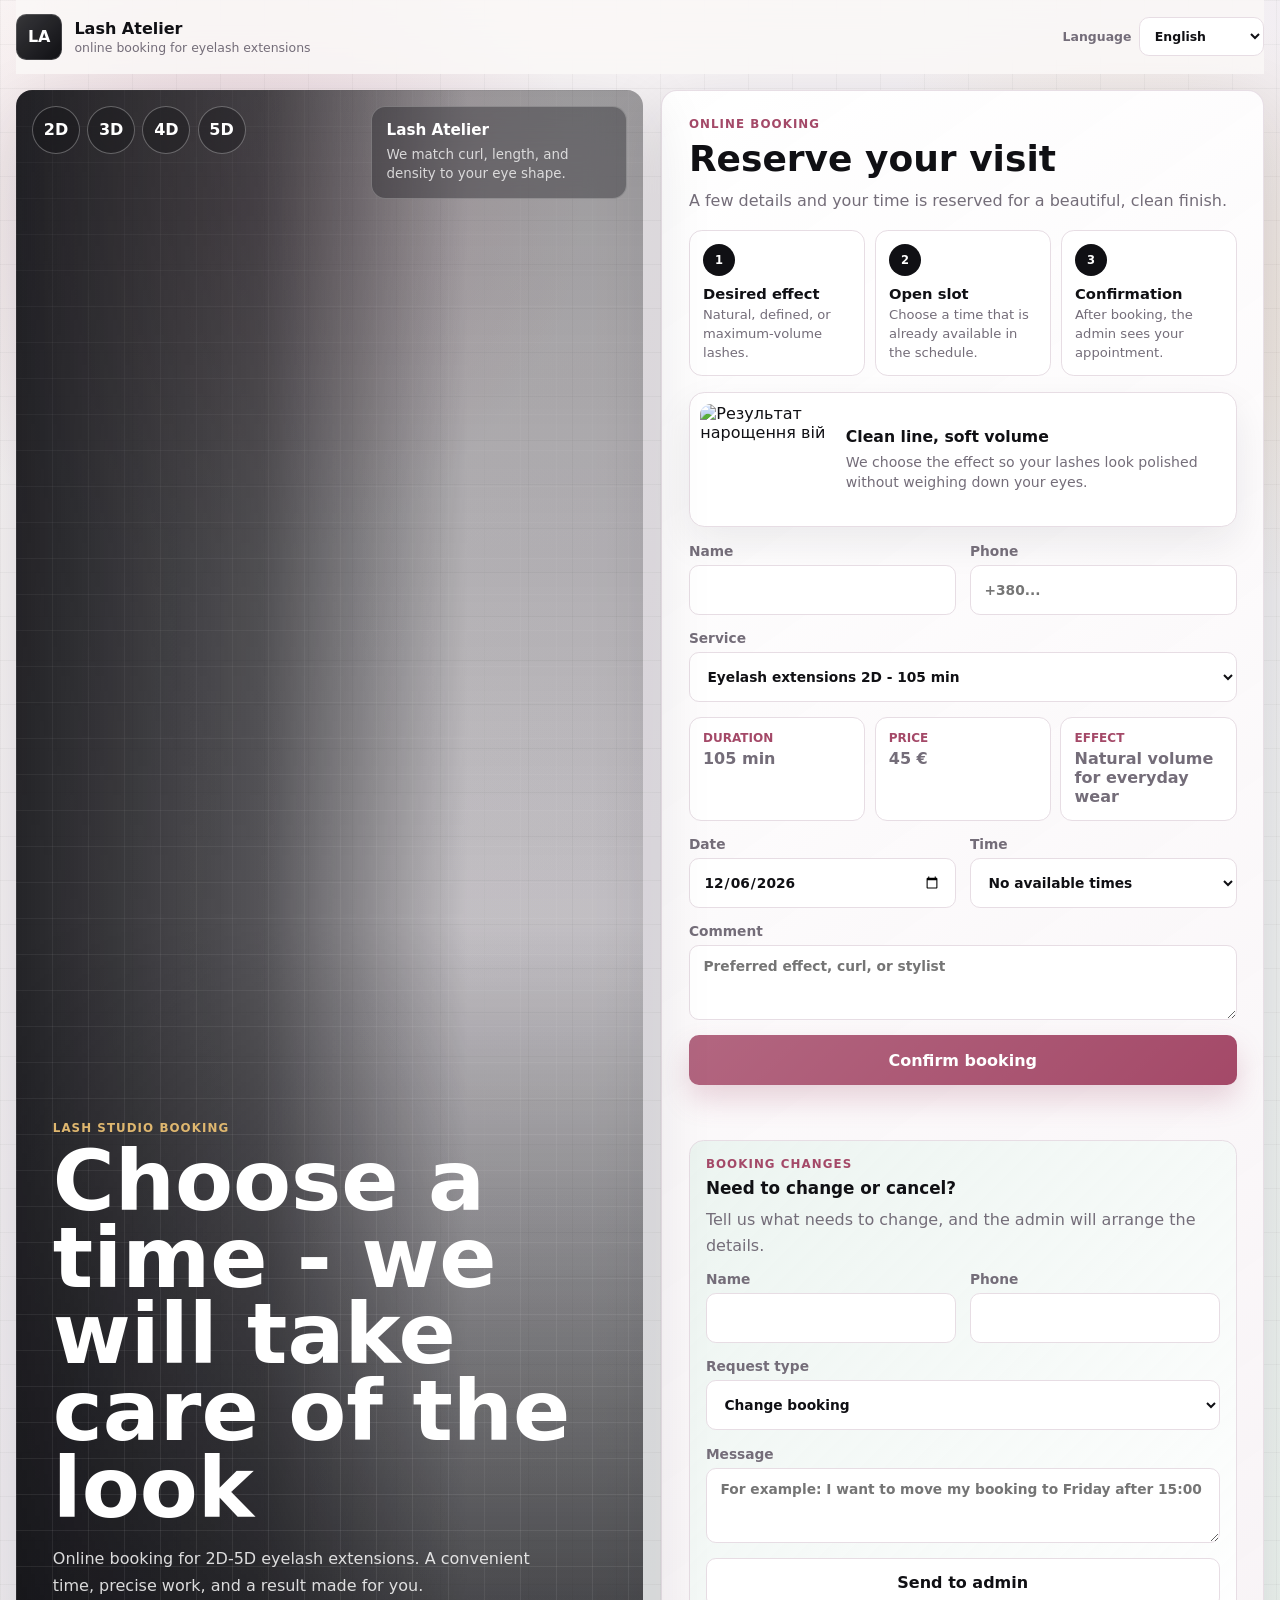
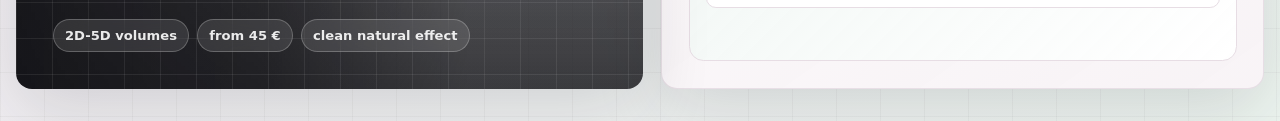
==== index.html @ 23ba974e "Add files via upload" ====
<!doctype html>
<html lang="uk">
  <head>
    <meta charset="UTF-8" />
    <meta name="viewport" content="width=device-width, initial-scale=1.0" />
    <meta name="theme-color" content="#101014" />
    <meta name="apple-mobile-web-app-capable" content="yes" />
    <meta name="apple-mobile-web-app-title" content="Lash Atelier" />
    <title>Lash Atelier | Online Booking</title>
    <link rel="manifest" href="manifest.webmanifest" />
    <link rel="icon" href="icon.svg" type="image/svg+xml" />
    <link rel="stylesheet" href="styles.css" />
  </head>
  <body>
    <header class="topbar">
      <a class="brand" href="#client" aria-label="Lash Atelier">
        <span class="brand-mark">LA</span>
        <span>
          <strong>Lash Atelier</strong>
          <small data-i18n="brandSubtitle">онлайн-запис на нарощення вій</small>
        </span>
      </a>

      <div class="top-actions">
        <label class="language-picker">
          <span data-i18n="language">Мова</span>
          <select id="language-select">
            <option value="uk">Українська</option>
            <option value="pl">Polski</option>
            <option value="nl">Nederlands</option>
            <option value="en">English</option>
          </select>
        </label>

        <nav class="nav-tabs" aria-label="Navigation">
          <a href="#client" data-route="client" data-i18n="navBooking">Запис</a>
          <a href="#admin" data-route="admin" data-i18n="navAdmin">Кабінет</a>
          <a href="#share" data-route="share" data-i18n="navShare">QR / Посилання</a>
        </nav>
      </div>
    </header>

    <main>
      <section id="client-view" class="view client-layout" aria-labelledby="booking-title">
        <aside class="studio-hero">
          <div class="hero-art" aria-hidden="true">
            <span></span>
            <span></span>
            <span></span>
          </div>
          <div class="hero-content">
            <p class="eyebrow" data-i18n="heroEyebrow">Lash studio booking</p>
            <h1 id="booking-title" data-i18n="heroTitle">Обери час - ми подбаємо про погляд</h1>
            <p data-i18n="heroCopy">
              Онлайн-запис на нарощення вій 2D-5D. Зручний час, охайна робота і результат, який підкреслює саме вас.
            </p>
            <div class="hero-badges" aria-label="Переваги студії">
              <span data-i18n="heroBadgeOne">2D-5D об'єми</span>
              <span data-i18n="heroBadgeTwo">від 45 €</span>
              <span data-i18n="heroBadgeThree">акуратний натуральний ефект</span>
            </div>
          </div>

          <div class="service-strip" aria-label="Services">
            <span>2D</span>
            <span>3D</span>
            <span>4D</span>
            <span>5D</span>
          </div>

          <div class="hero-note">
            <strong data-i18n="heroNoteTitle">Lash Atelier</strong>
            <p data-i18n="heroNoteCopy">Підберемо вигин, довжину та щільність під форму очей.</p>
          </div>
        </aside>

        <section class="booking-card">
          <div class="section-heading">
            <p class="eyebrow" data-i18n="bookingEyebrow">Онлайн-запис</p>
            <h2 data-i18n="bookingTitle">Забронюйте свій візит</h2>
            <p data-i18n="bookingCopy">Кілька деталей - і ваш час зарезервовано для красивого, чистого результату.</p>
          </div>

          <div class="booking-steps" aria-label="Кроки запису">
            <div>
              <span>1</span>
              <strong data-i18n="stepOneTitle">Бажаний ефект</strong>
              <p data-i18n="stepOneCopy">Натуральний, виразний або максимально об'ємний погляд.</p>
            </div>
            <div>
              <span>2</span>
              <strong data-i18n="stepTwoTitle">Зручний слот</strong>
              <p data-i18n="stepTwoCopy">Оберіть час, який уже вільний у графіку майстра.</p>
            </div>
            <div>
              <span>3</span>
              <strong data-i18n="stepThreeTitle">Підтвердження</strong>
              <p data-i18n="stepThreeCopy">Після бронювання адміністратор бачить ваш запис.</p>
            </div>
          </div>

          <div class="client-visual-card">
            <img src="assets/lash-detail-web.jpg" alt="Результат нарощення вій" />
            <div>
              <strong data-i18n="visualTitle">Охайна лінія, м'який об'єм</strong>
              <p data-i18n="visualCopy">Підберемо ефект так, щоб вії виглядали доглянуто і не перевантажували погляд.</p>
            </div>
          </div>

          <form id="booking-form" class="booking-form">
            <div class="form-grid">
              <label>
                <span data-i18n="name">Ім'я</span>
                <input id="client-name" name="clientName" type="text" autocomplete="name" required />
              </label>

              <label>
                <span data-i18n="phone">Телефон</span>
                <input id="client-phone" name="clientPhone" type="tel" autocomplete="tel" placeholder="+380..." required />
              </label>
            </div>

            <label>
              <span data-i18n="service">Послуга</span>
              <select id="service" name="service" required></select>
            </label>

            <div id="service-details" class="service-details"></div>

            <div class="form-grid">
              <label>
                <span data-i18n="date">Дата</span>
                <input id="date" name="date" type="date" required />
              </label>

              <label>
                <span data-i18n="time">Час</span>
                <select id="time" name="time" required></select>
              </label>
            </div>

            <label>
              <span data-i18n="comment">Коментар</span>
              <textarea id="note" name="note" rows="3"></textarea>
            </label>

            <button class="primary-button" type="submit" data-i18n="confirmBooking">Підтвердити запис</button>
            <p id="form-message" class="form-message" role="status" aria-live="polite"></p>
          </form>

          <div class="client-request">
            <div class="section-heading compact-heading">
              <p class="eyebrow" data-i18n="requestEyebrow">Зміни запису</p>
              <h3 data-i18n="requestTitle">Потрібно змінити або скасувати?</h3>
              <p data-i18n="requestCopy">Напишіть нам, що потрібно змінити, і адміністратор узгодить деталі.</p>
            </div>

            <form id="request-form" class="booking-form">
              <div class="form-grid">
                <label>
                  <span data-i18n="name">Ім'я</span>
                  <input id="request-name" type="text" required />
                </label>
                <label>
                  <span data-i18n="phone">Телефон</span>
                  <input id="request-phone" type="tel" required />
                </label>
              </div>
              <label>
                <span data-i18n="requestType">Тип заявки</span>
                <select id="request-type">
                  <option value="change" data-i18n="requestChange">Змінити запис</option>
                  <option value="cancel" data-i18n="requestCancel">Скасувати запис</option>
                </select>
              </label>
              <label>
                <span data-i18n="requestMessage">Повідомлення</span>
                <textarea id="request-message" rows="3" required></textarea>
              </label>
              <button class="ghost-button full-width" type="submit" data-i18n="sendRequest">Надіслати адміністратору</button>
              <p id="request-status" class="form-message" role="status" aria-live="polite"></p>
            </form>
          </div>
        </section>
      </section>

      <section id="admin-view" class="view admin-layout" aria-labelledby="admin-title" hidden>
        <section id="admin-workspace" class="workspace-panel control-room">
          <div class="section-heading row-heading">
            <div>
              <p class="eyebrow" data-i18n="adminEyebrow">Кабінет адміністратора</p>
              <h2 id="admin-title" data-i18n="adminTitle">Повний контроль записів</h2>
              <p data-i18n="adminCopy">
                Налаштовуйте робочі дні, години прийому, вихідні, записи та заявки клієнтів.
              </p>
            </div>
            <button id="enable-notifications" class="ghost-button" type="button" data-i18n="enableNotifications">
              Увімкнути сповіщення
            </button>
          </div>

          <div class="stats-row" aria-label="Booking statistics">
            <div>
              <span id="today-count">0</span>
              <p data-i18n="today">сьогодні</p>
            </div>
            <div>
              <span id="week-count">0</span>
              <p data-i18n="next7Days">на 7 днів</p>
            </div>
            <div>
              <span id="pending-count">0</span>
              <p data-i18n="pendingRequests">заявки</p>
            </div>
            <div>
              <span id="total-count">0</span>
              <p data-i18n="total">усього</p>
            </div>
          </div>

          <div class="admin-grid">
            <section class="admin-section">
              <div class="section-heading compact-heading">
                <p class="eyebrow" data-i18n="scheduleEyebrow">Графік</p>
                <h3 data-i18n="scheduleTitle">Робочі дні та години</h3>
              </div>
              <form id="schedule-form" class="schedule-list"></form>
              <button id="save-schedule" class="primary-button full-width" type="button" data-i18n="saveSchedule">
                Зберегти графік
              </button>
              <p id="schedule-message" class="form-message" role="status" aria-live="polite"></p>
            </section>

            <section class="admin-section">
              <div class="section-heading compact-heading">
                <p class="eyebrow" data-i18n="daysOffEyebrow">Вихідні</p>
                <h3 data-i18n="daysOffTitle">Закриті дати</h3>
              </div>
              <form id="day-off-form" class="booking-form">
                <label>
                  <span data-i18n="date">Дата</span>
                  <input id="day-off-date" type="date" required />
                </label>
                <label>
                  <span data-i18n="reason">Причина</span>
                  <input id="day-off-reason" type="text" />
                </label>
                <button class="ghost-button full-width" type="submit" data-i18n="addDayOff">Додати вихідний</button>
              </form>
              <div id="days-off-list" class="mini-list"></div>
            </section>
          </div>

          <div class="admin-grid lower-grid">
            <section class="admin-section">
              <div class="section-heading compact-heading">
                <p class="eyebrow" data-i18n="manualBookingEyebrow">Адміністратор</p>
                <h3 data-i18n="manualBookingTitle">Створити запис вручну</h3>
              </div>
              <form id="admin-booking-form" class="booking-form">
                <div class="form-grid">
                  <label>
                    <span data-i18n="name">Ім'я</span>
                    <input id="admin-client-name" type="text" required />
                  </label>
                  <label>
                    <span data-i18n="phone">Телефон</span>
                    <input id="admin-client-phone" type="tel" required />
                  </label>
                </div>
                <label>
                  <span data-i18n="service">Послуга</span>
                  <select id="admin-service" required></select>
                </label>
                <div class="form-grid">
                  <label>
                    <span data-i18n="date">Дата</span>
                    <input id="admin-date" type="date" required />
                  </label>
                  <label>
                    <span data-i18n="time">Час</span>
                    <select id="admin-time" required></select>
                  </label>
                </div>
                <label>
                  <span data-i18n="comment">Коментар</span>
                  <textarea id="admin-note" rows="2"></textarea>
                </label>
                <button class="primary-button full-width" type="submit" data-i18n="createBooking">Створити запис</button>
                <p id="admin-booking-message" class="form-message" role="status" aria-live="polite"></p>
              </form>
            </section>

            <section class="admin-section">
              <div class="section-heading compact-heading">
                <p class="eyebrow" data-i18n="clientRequestsEyebrow">Заявки клієнтів</p>
                <h3>
                  <span data-i18n="clientRequestsTitle">Вхідні повідомлення</span>
                  <span id="request-badge" class="badge">0</span>
                </h3>
              </div>
              <div id="requests-list" class="mini-list tall-list"></div>
            </section>
          </div>

          <section class="admin-section appointments-section">
            <div class="section-heading row-heading">
              <div>
                <p class="eyebrow" data-i18n="bookingsEyebrow">Календар</p>
                <h3 data-i18n="bookingsTitle">Усі записи</h3>
              </div>
              <div class="toolbar compact-toolbar">
                <label>
                  <span data-i18n="filterByDate">Фільтр за датою</span>
                  <input id="filter-date" type="date" />
                </label>
                <button id="reset-filter" class="ghost-button" type="button" data-i18n="showAll">Показати всі</button>
                <button id="clear-bookings" class="ghost-button danger" type="button" data-i18n="clearAll">Очистити все</button>
              </div>
            </div>
            <div id="bookings-list" class="bookings-list"></div>
          </section>
        </section>
      </section>

      <section id="share-view" class="view share-layout" aria-labelledby="share-title" hidden>
        <section class="workspace-panel">
          <div class="section-heading">
            <p class="eyebrow" data-i18n="shareEyebrow">Для Instagram, сайту та візиток</p>
            <h2 id="share-title" data-i18n="shareTitle">Посилання та QR-код</h2>
            <p class="panel-copy" data-i18n="shareCopy">
              Після публікації вставте сюди публічне посилання. QR-код можна розмістити в сторіс, на рецепції
              або в друкованих матеріалах.
            </p>
          </div>

          <div class="share-grid">
            <div class="link-tools">
              <label>
                <span data-i18n="publicLink">Публічне посилання на запис</span>
                <input id="public-link" type="url" placeholder="https://your-salon.example/booking" />
              </label>
              <div class="button-row">
                <button id="use-current-link" class="ghost-button" type="button" data-i18n="useCurrentLink">Взяти поточне</button>
                <button id="copy-link" class="primary-button compact" type="button" data-i18n="copyLink">Скопіювати</button>
              </div>
              <p id="share-message" class="form-message" role="status" aria-live="polite"></p>
            </div>

            <div class="qr-panel">
              <img id="qr-code" alt="QR code" />
              <a id="download-qr" class="ghost-button download-link" href="#" download="lash-atelier-qr.png" data-i18n="downloadQr">
                Завантажити QR
              </a>
            </div>
          </div>
        </section>
      </section>
    </main>

    <script src="app.js"></script>
  </body>
</html>
---- styles.css ----
:root {
  color-scheme: light;
  --ink: #101014;
  --ink-2: #25212a;
  --muted: #746d79;
  --soft: #f7f2f5;
  --paper: #ffffff;
  --line: #e7dde4;
  --accent: #a44968;
  --accent-2: #dfb76f;
  --plum: #4d2847;
  --mint: #dcebe4;
  --danger: #b04444;
  --success: #2f7054;
  --warning: #a56d27;
  --shadow: 0 22px 70px rgba(31, 26, 35, 0.14);
}

* {
  box-sizing: border-box;
}

html {
  scroll-behavior: smooth;
}

body {
  margin: 0;
  min-height: 100vh;
  color: var(--ink);
  background:
    linear-gradient(90deg, rgba(16, 16, 20, 0.035) 1px, transparent 1px),
    linear-gradient(rgba(16, 16, 20, 0.035) 1px, transparent 1px),
    radial-gradient(circle at 18% 12%, rgba(164, 73, 104, 0.2), transparent 22rem),
    radial-gradient(circle at 88% 18%, rgba(223, 183, 111, 0.24), transparent 20rem),
    linear-gradient(135deg, #fbf8f7 0%, #f1edf2 50%, #edf5f0 100%);
  background-size:
    44px 44px,
    44px 44px,
    auto,
    auto,
    auto;
  font-family:
    Inter, ui-sans-serif, system-ui, -apple-system, BlinkMacSystemFont, "Segoe UI", sans-serif;
}

button,
input,
select,
textarea {
  font: inherit;
}

button {
  cursor: pointer;
}

[hidden] {
  display: none !important;
}

.topbar {
  position: sticky;
  z-index: 10;
  top: 0;
  display: flex;
  align-items: center;
  justify-content: space-between;
  gap: 1rem;
  width: min(82rem, calc(100% - 2rem));
  margin: 0 auto;
  padding: 0.85rem 0;
  background: rgba(251, 248, 247, 0.82);
  backdrop-filter: blur(18px);
}

.brand,
.top-actions,
.nav-tabs {
  display: flex;
  align-items: center;
}

.brand {
  gap: 0.75rem;
  color: inherit;
  text-decoration: none;
}

.brand-mark {
  display: grid;
  width: 2.9rem;
  height: 2.9rem;
  place-items: center;
  flex: 0 0 auto;
  border-radius: 0.65rem;
  color: #fff;
  background:
    linear-gradient(135deg, rgba(255, 255, 255, 0.16), transparent),
    var(--ink);
  box-shadow: inset 0 0 0 1px rgba(255, 255, 255, 0.16);
  font-weight: 900;
}

.brand strong,
.brand small {
  display: block;
}

.brand small {
  margin-top: 0.1rem;
  color: var(--muted);
  font-size: 0.78rem;
}

.top-actions {
  gap: 0.7rem;
}

.language-picker {
  display: flex;
  align-items: center;
  gap: 0.45rem;
  color: var(--muted);
  font-size: 0.78rem;
  font-weight: 900;
}

.language-picker select {
  min-height: 2.45rem;
  padding: 0.45rem 0.7rem;
}

.nav-tabs {
  gap: 0.35rem;
  padding: 0.3rem;
  border: 1px solid rgba(231, 221, 228, 0.88);
  border-radius: 0.7rem;
  background: rgba(255, 255, 255, 0.78);
  box-shadow: 0 1rem 2rem rgba(31, 26, 35, 0.07);
}

.nav-tabs a {
  border-radius: 0.5rem;
  color: var(--muted);
  padding: 0.65rem 0.9rem;
  text-decoration: none;
  font-size: 0.9rem;
  font-weight: 900;
}

.nav-tabs a.active {
  color: #fff;
  background: var(--ink);
}

main {
  width: min(82rem, calc(100% - 2rem));
  margin: 0 auto;
  padding: 1rem 0 2rem;
}

.view {
  min-height: calc(100vh - 5.5rem);
}

.client-layout {
  display: grid;
  grid-template-columns: minmax(21rem, 1.02fr) minmax(24rem, 0.98fr);
  gap: 1.15rem;
  align-items: stretch;
}

.studio-hero {
  position: relative;
  display: flex;
  min-height: 45rem;
  overflow: hidden;
  border-radius: 1rem;
  color: #fff;
  background:
    linear-gradient(90deg, rgba(16, 16, 20, 0.9) 0%, rgba(16, 16, 20, 0.68) 39%, rgba(16, 16, 20, 0.16) 72%),
    linear-gradient(0deg, rgba(16, 16, 20, 0.78), rgba(16, 16, 20, 0.06) 48%, rgba(16, 16, 20, 0.28)),
    url("assets/lash-hero-web.jpg");
  background-size: cover;
  background-position: center;
  box-shadow: var(--shadow);
}

.studio-hero::before {
  content: "";
  position: absolute;
  inset: 0;
  background:
    linear-gradient(90deg, rgba(255, 255, 255, 0.08) 1px, transparent 1px),
    linear-gradient(rgba(255, 255, 255, 0.08) 1px, transparent 1px);
  background-size: 36px 36px;
  mask-image: linear-gradient(to bottom, rgba(0, 0, 0, 0.4), rgba(0, 0, 0, 1));
}

.hero-art span {
  position: absolute;
  border: 1px solid rgba(255, 255, 255, 0.58);
  border-radius: 999px 999px 48% 48%;
  transform-origin: center bottom;
  box-shadow:
    inset 0 -2rem 0 rgba(255, 255, 255, 0.11),
    0 2rem 3rem rgba(0, 0, 0, 0.24);
}

.hero-art {
  display: none;
}

.hero-art span:nth-child(1) {
  right: 10%;
  bottom: 17%;
  width: min(14rem, 45%);
  aspect-ratio: 1 / 1.7;
  transform: rotate(-17deg);
}

.hero-art span:nth-child(2) {
  right: 29%;
  bottom: 24%;
  width: min(9rem, 32%);
  aspect-ratio: 1 / 1.65;
  opacity: 0.62;
  transform: rotate(8deg);
}

.hero-art span:nth-child(3) {
  right: -3%;
  bottom: 35%;
  width: min(8rem, 28%);
  aspect-ratio: 1 / 1.65;
  opacity: 0.45;
  transform: rotate(-33deg);
}

.hero-content {
  position: relative;
  z-index: 1;
  align-self: end;
  padding: clamp(1.3rem, 4vw, 2.3rem);
}

.eyebrow {
  margin: 0 0 0.45rem;
  color: var(--accent);
  font-size: 0.74rem;
  font-weight: 900;
  letter-spacing: 0.09em;
  text-transform: uppercase;
}

.studio-hero .eyebrow {
  color: var(--accent-2);
}

h1,
h2,
h3,
p {
  letter-spacing: 0;
}

h1,
h2,
h3 {
  margin: 0;
}

h1 {
  max-width: 12ch;
  font-size: clamp(2.45rem, 6.6vw, 5.45rem);
  line-height: 0.91;
}

h2 {
  font-size: clamp(1.5rem, 3vw, 2.25rem);
}

h3 {
  font-size: 1.05rem;
}

.hero-content p:not(.eyebrow) {
  max-width: 31rem;
  margin: 1.2rem 0 0;
  color: rgba(255, 255, 255, 0.84);
  line-height: 1.65;
}

.hero-badges {
  display: flex;
  flex-wrap: wrap;
  gap: 0.5rem;
  margin-top: 1.25rem;
}

.hero-badges span {
  border: 1px solid rgba(255, 255, 255, 0.24);
  border-radius: 999px;
  color: rgba(255, 255, 255, 0.9);
  background: rgba(255, 255, 255, 0.11);
  padding: 0.5rem 0.7rem;
  backdrop-filter: blur(14px);
  font-size: 0.82rem;
  font-weight: 900;
}

.service-strip {
  position: absolute;
  z-index: 2;
  top: 1rem;
  left: 1rem;
  display: flex;
  gap: 0.45rem;
}

.service-strip span {
  display: grid;
  width: 3rem;
  height: 3rem;
  place-items: center;
  border: 1px solid rgba(255, 255, 255, 0.3);
  border-radius: 50%;
  background: rgba(16, 16, 20, 0.34);
  backdrop-filter: blur(14px);
  font-weight: 900;
}

.hero-note {
  position: absolute;
  z-index: 2;
  right: 1rem;
  top: 1rem;
  width: min(16rem, calc(100% - 2rem));
  border: 1px solid rgba(255, 255, 255, 0.24);
  border-radius: 0.9rem;
  background: rgba(16, 16, 20, 0.35);
  padding: 0.9rem;
  backdrop-filter: blur(18px);
}

.hero-note strong {
  display: block;
  color: #fff;
  font-size: 0.95rem;
}

.hero-note p {
  margin: 0.35rem 0 0;
  color: rgba(255, 255, 255, 0.76);
  font-size: 0.84rem;
  line-height: 1.45;
}

.booking-card,
.workspace-panel,
.admin-section {
  border: 1px solid rgba(231, 221, 228, 0.92);
  border-radius: 1rem;
  background: rgba(255, 255, 255, 0.9);
  box-shadow: var(--shadow);
}

.booking-card {
  align-self: stretch;
  padding: clamp(1rem, 3vw, 1.65rem);
  background:
    linear-gradient(145deg, rgba(255, 255, 255, 0.96), rgba(247, 242, 245, 0.88)),
    var(--paper);
}

.workspace-panel {
  padding: clamp(1rem, 3vw, 1.5rem);
}

.admin-section {
  padding: 1rem;
  background:
    linear-gradient(135deg, rgba(255, 255, 255, 0.94), rgba(247, 242, 245, 0.9)),
    var(--paper);
  box-shadow: none;
}

.section-heading {
  margin-bottom: 1.05rem;
}

.compact-heading {
  margin-bottom: 0.8rem;
}

.section-heading p:not(.eyebrow),
.panel-copy {
  max-width: 54rem;
  margin: 0.55rem 0 0;
  color: var(--muted);
  line-height: 1.6;
}

.row-heading {
  display: flex;
  align-items: center;
  justify-content: space-between;
  gap: 1rem;
}

.booking-form {
  display: grid;
  gap: 0.95rem;
}

.form-grid,
.toolbar,
.share-grid,
.admin-grid {
  display: grid;
  gap: 0.9rem;
  grid-template-columns: 1fr 1fr;
}

.lower-grid {
  margin-top: 0.9rem;
}

.appointments-section {
  margin-top: 0.9rem;
}

label {
  display: grid;
  gap: 0.38rem;
  color: var(--muted);
  font-size: 0.86rem;
  font-weight: 900;
}

input,
select,
textarea {
  width: 100%;
  min-height: 3.12rem;
  border: 1px solid var(--line);
  border-radius: 0.62rem;
  color: var(--ink);
  background: #fff;
  padding: 0.78rem 0.85rem;
  outline: none;
}

textarea {
  resize: vertical;
}

input:focus,
select:focus,
textarea:focus {
  border-color: var(--accent);
  box-shadow: 0 0 0 4px rgba(164, 73, 104, 0.14);
}

.service-details {
  display: grid;
  grid-template-columns: repeat(3, 1fr);
  gap: 0.6rem;
}

.booking-steps {
  display: grid;
  grid-template-columns: repeat(3, 1fr);
  gap: 0.65rem;
  margin-bottom: 1rem;
}

.booking-steps div {
  border: 1px solid var(--line);
  border-radius: 0.8rem;
  background: #fff;
  padding: 0.82rem;
}

.booking-steps span {
  display: inline-grid;
  width: 2rem;
  height: 2rem;
  place-items: center;
  margin-bottom: 0.55rem;
  border-radius: 50%;
  color: #fff;
  background: var(--ink);
  font-size: 0.72rem;
  font-weight: 900;
}

.booking-steps strong {
  display: block;
  font-size: 0.92rem;
}

.booking-steps p {
  margin: 0.25rem 0 0;
  color: var(--muted);
  font-size: 0.82rem;
  line-height: 1.42;
}

.client-visual-card {
  display: grid;
  grid-template-columns: 8.25rem 1fr;
  gap: 0.85rem;
  align-items: center;
  margin-bottom: 1rem;
  border: 1px solid var(--line);
  border-radius: 0.95rem;
  background: #fff;
  padding: 0.65rem;
  box-shadow: 0 1rem 2.4rem rgba(31, 26, 35, 0.08);
}

.client-visual-card img {
  width: 100%;
  height: 7rem;
  object-fit: cover;
  border-radius: 0.7rem;
}

.client-visual-card strong {
  display: block;
  font-size: 0.98rem;
}

.client-visual-card p {
  margin: 0.35rem 0 0;
  color: var(--muted);
  line-height: 1.45;
  font-size: 0.88rem;
}

.service-details div,
.stats-row div,
.appointment,
.empty-state,
.link-tools,
.qr-panel,
.mini-item,
.schedule-row {
  border: 1px solid var(--line);
  border-radius: 0.75rem;
  background: var(--soft);
}

.service-details div {
  padding: 0.82rem;
  background: #fff;
}

.service-details strong {
  display: block;
  margin-bottom: 0.25rem;
  font-size: 0.75rem;
  text-transform: uppercase;
  color: var(--accent);
}

.service-details span {
  color: var(--muted);
  font-weight: 800;
}

.client-request {
  margin-top: 1.15rem;
  border: 1px solid var(--line);
  border-radius: 0.9rem;
  background:
    linear-gradient(135deg, rgba(220, 235, 228, 0.55), rgba(255, 255, 255, 0.72)),
    #fff;
  padding: 1rem;
}

.primary-button,
.ghost-button,
.download-link {
  display: inline-grid;
  min-height: 3.12rem;
  place-items: center;
  border-radius: 0.62rem;
  font-weight: 900;
  text-decoration: none;
}

.primary-button {
  border: 0;
  color: #fff;
  background:
    linear-gradient(135deg, rgba(255, 255, 255, 0.16), transparent),
    var(--accent);
  box-shadow: 0 0.9rem 1.8rem rgba(164, 73, 104, 0.22);
}

.primary-button:hover {
  background: var(--plum);
}

.primary-button.compact {
  padding: 0 1rem;
}

.ghost-button,
.download-link {
  border: 1px solid var(--line);
  color: var(--ink);
  background: #fff;
  padding: 0 1rem;
}

.ghost-button:hover,
.download-link:hover {
  border-color: var(--accent);
}

.ghost-button.danger {
  color: var(--danger);
}

.full-width {
  width: 100%;
}

.form-message {
  min-height: 1.35rem;
  margin: 0;
  color: var(--success);
  font-weight: 900;
}

.form-message.error {
  color: var(--danger);
}

.stats-row {
  display: grid;
  grid-template-columns: repeat(4, 1fr);
  gap: 0.8rem;
  margin: 1rem 0;
}

.stats-row div {
  padding: 1rem;
  background:
    linear-gradient(135deg, rgba(164, 73, 104, 0.08), rgba(223, 183, 111, 0.08)),
    #fff;
}

.stats-row span {
  display: block;
  color: var(--accent);
  font-size: 2rem;
  font-weight: 900;
}

.stats-row p {
  margin: 0.15rem 0 0;
  color: var(--muted);
  font-size: 0.82rem;
  font-weight: 900;
}

.schedule-list {
  display: grid;
  gap: 0.65rem;
  margin-bottom: 0.8rem;
}

.schedule-row {
  display: grid;
  grid-template-columns: 1.15fr 1fr 1fr;
  gap: 0.65rem;
  align-items: center;
  padding: 0.72rem;
}

.switch-line {
  display: flex;
  align-items: center;
  gap: 0.55rem;
}

.switch-line input {
  width: 1.1rem;
  min-height: auto;
  accent-color: var(--accent);
}

.mini-list {
  display: grid;
  gap: 0.65rem;
  margin-top: 0.75rem;
}

.tall-list {
  max-height: 29rem;
  overflow: auto;
  padding-right: 0.2rem;
}

.mini-item {
  display: grid;
  grid-template-columns: 1fr auto;
  gap: 0.7rem;
  padding: 0.8rem;
}

.mini-item p {
  margin: 0.2rem 0 0;
  color: var(--muted);
  line-height: 1.45;
}

.mini-item small {
  display: inline-block;
  margin-top: 0.35rem;
  color: var(--muted);
  font-weight: 800;
}

.mini-item button,
.card-actions button {
  min-height: 2.35rem;
  border: 1px solid var(--line);
  border-radius: 0.48rem;
  color: var(--ink);
  background: #fff;
  padding: 0.35rem 0.6rem;
  font-size: 0.82rem;
  font-weight: 900;
}

.request-item.done {
  opacity: 0.58;
}

.mini-actions,
.card-actions {
  display: flex;
  flex-wrap: wrap;
  gap: 0.45rem;
  justify-content: flex-end;
}

.badge {
  display: inline-grid;
  min-width: 1.65rem;
  height: 1.65rem;
  place-items: center;
  margin-left: 0.45rem;
  border-radius: 999px;
  color: #fff;
  background: var(--accent);
  font-size: 0.78rem;
}

.compact-toolbar {
  grid-template-columns: minmax(10rem, 1fr) auto auto;
  align-items: end;
  min-width: min(100%, 34rem);
}

.bookings-list {
  display: grid;
  gap: 0.75rem;
}

.appointment {
  display: grid;
  grid-template-columns: 1fr auto;
  gap: 0.8rem;
  padding: 0.95rem;
}

.appointment h3 {
  font-size: 1rem;
}

.appointment p {
  margin: 0.25rem 0 0;
  color: var(--muted);
  line-height: 1.45;
}

.appointment .time-pill,
.status {
  display: inline-flex;
  width: fit-content;
  border-radius: 999px;
  padding: 0.28rem 0.62rem;
  font-size: 0.78rem;
  font-weight: 900;
}

.appointment .time-pill {
  margin-bottom: 0.45rem;
  color: #fff;
  background: var(--ink);
}

.status {
  margin-top: 0.55rem;
  color: var(--accent);
  background: rgba(164, 73, 104, 0.11);
}

.status.confirmed {
  color: var(--success);
  background: rgba(47, 112, 84, 0.12);
}

.status.completed {
  color: var(--ink);
  background: var(--mint);
}

.status.cancelled {
  color: var(--danger);
  background: rgba(176, 68, 68, 0.12);
}

.empty-state {
  padding: 1.7rem;
  color: var(--muted);
  text-align: center;
  font-weight: 800;
}

.empty-state.mini {
  padding: 1rem;
}

.link-tools,
.qr-panel {
  padding: 1rem;
}

.button-row {
  display: flex;
  gap: 0.6rem;
  margin-top: 0.8rem;
}

.qr-panel {
  display: grid;
  gap: 0.8rem;
  justify-items: center;
  align-content: center;
}

.qr-panel img {
  width: min(100%, 18rem);
  aspect-ratio: 1;
  border: 0.75rem solid #fff;
  border-radius: 0.65rem;
  background: #fff;
  box-shadow: 0 1rem 2.5rem rgba(21, 19, 22, 0.12);
}

@media (max-width: 1080px) {
  .topbar,
  .top-actions {
    align-items: stretch;
    flex-direction: column;
  }

  .topbar {
    position: static;
  }

  .top-actions {
    gap: 0.55rem;
  }

  .nav-tabs {
    display: grid;
    grid-template-columns: repeat(3, 1fr);
  }

  .nav-tabs a {
    text-align: center;
  }

  .client-layout,
  .admin-grid {
    grid-template-columns: 1fr;
  }

  .studio-hero {
    min-height: 34rem;
    background-position: center right;
  }

  h1 {
    max-width: 13ch;
  }
}

@media (max-width: 720px) {
  body {
    background:
      radial-gradient(circle at 12% 6%, rgba(164, 73, 104, 0.18), transparent 15rem),
      linear-gradient(135deg, #fbf8f7 0%, #f5f0f3 54%, #edf5f0 100%);
  }

  main,
  .topbar {
    width: min(100% - 0.8rem, 82rem);
  }

  main {
    padding-top: 0.35rem;
  }

  .topbar {
    gap: 0.65rem;
    padding: 0.7rem 0;
  }

  .brand-mark {
    width: 2.45rem;
    height: 2.45rem;
    border-radius: 0.55rem;
  }

  .brand small {
    display: none;
  }

  .language-picker {
    justify-content: space-between;
  }

  .nav-tabs a {
    padding: 0.65rem 0.4rem;
    font-size: 0.8rem;
  }

  .client-layout {
    gap: 0.75rem;
  }

  .studio-hero {
    min-height: 30rem;
    border-radius: 0.85rem;
    background:
      linear-gradient(0deg, rgba(16, 16, 20, 0.9), rgba(16, 16, 20, 0.3) 58%, rgba(16, 16, 20, 0.24)),
      url("assets/lash-hero-web.jpg");
    background-size: cover;
    background-position: 58% center;
  }

  .hero-content {
    padding: 1rem;
  }

  h1 {
    max-width: 11ch;
    font-size: clamp(2.15rem, 13vw, 3.75rem);
    line-height: 0.94;
  }

  .hero-content p:not(.eyebrow) {
    max-width: 20rem;
    margin-top: 0.85rem;
    font-size: 0.95rem;
    line-height: 1.5;
  }

  .hero-badges {
    gap: 0.35rem;
    margin-top: 0.85rem;
  }

  .hero-badges span {
    padding: 0.42rem 0.55rem;
    font-size: 0.76rem;
  }

  .hero-badges span:nth-child(3) {
    display: none;
  }

  .hero-note {
    display: none;
  }

  .service-strip {
    top: 0.75rem;
    left: 0.75rem;
  }

  .service-strip span {
    width: 2.35rem;
    height: 2.35rem;
    font-size: 0.8rem;
  }

  .booking-card,
  .workspace-panel,
  .admin-section {
    border-radius: 0.85rem;
  }

  .booking-card {
    padding: 0.85rem;
  }

  .form-grid,
  .toolbar,
  .share-grid,
  .stats-row,
  .service-details,
  .booking-steps,
  .client-visual-card,
  .schedule-row,
  .compact-toolbar {
    grid-template-columns: 1fr;
  }

  .client-visual-card img {
    height: 11rem;
  }

  input,
  select,
  textarea,
  .primary-button,
  .ghost-button,
  .download-link {
    min-height: 3.25rem;
  }

  .booking-steps div,
  .service-details div {
    padding: 0.72rem;
  }

  .row-heading,
  .button-row {
    align-items: stretch;
    flex-direction: column;
  }

  .appointment,
  .mini-item {
    grid-template-columns: 1fr;
  }

  .mini-actions,
  .card-actions {
    justify-content: stretch;
  }

  .mini-actions button,
  .card-actions button {
    flex: 1;
  }
}
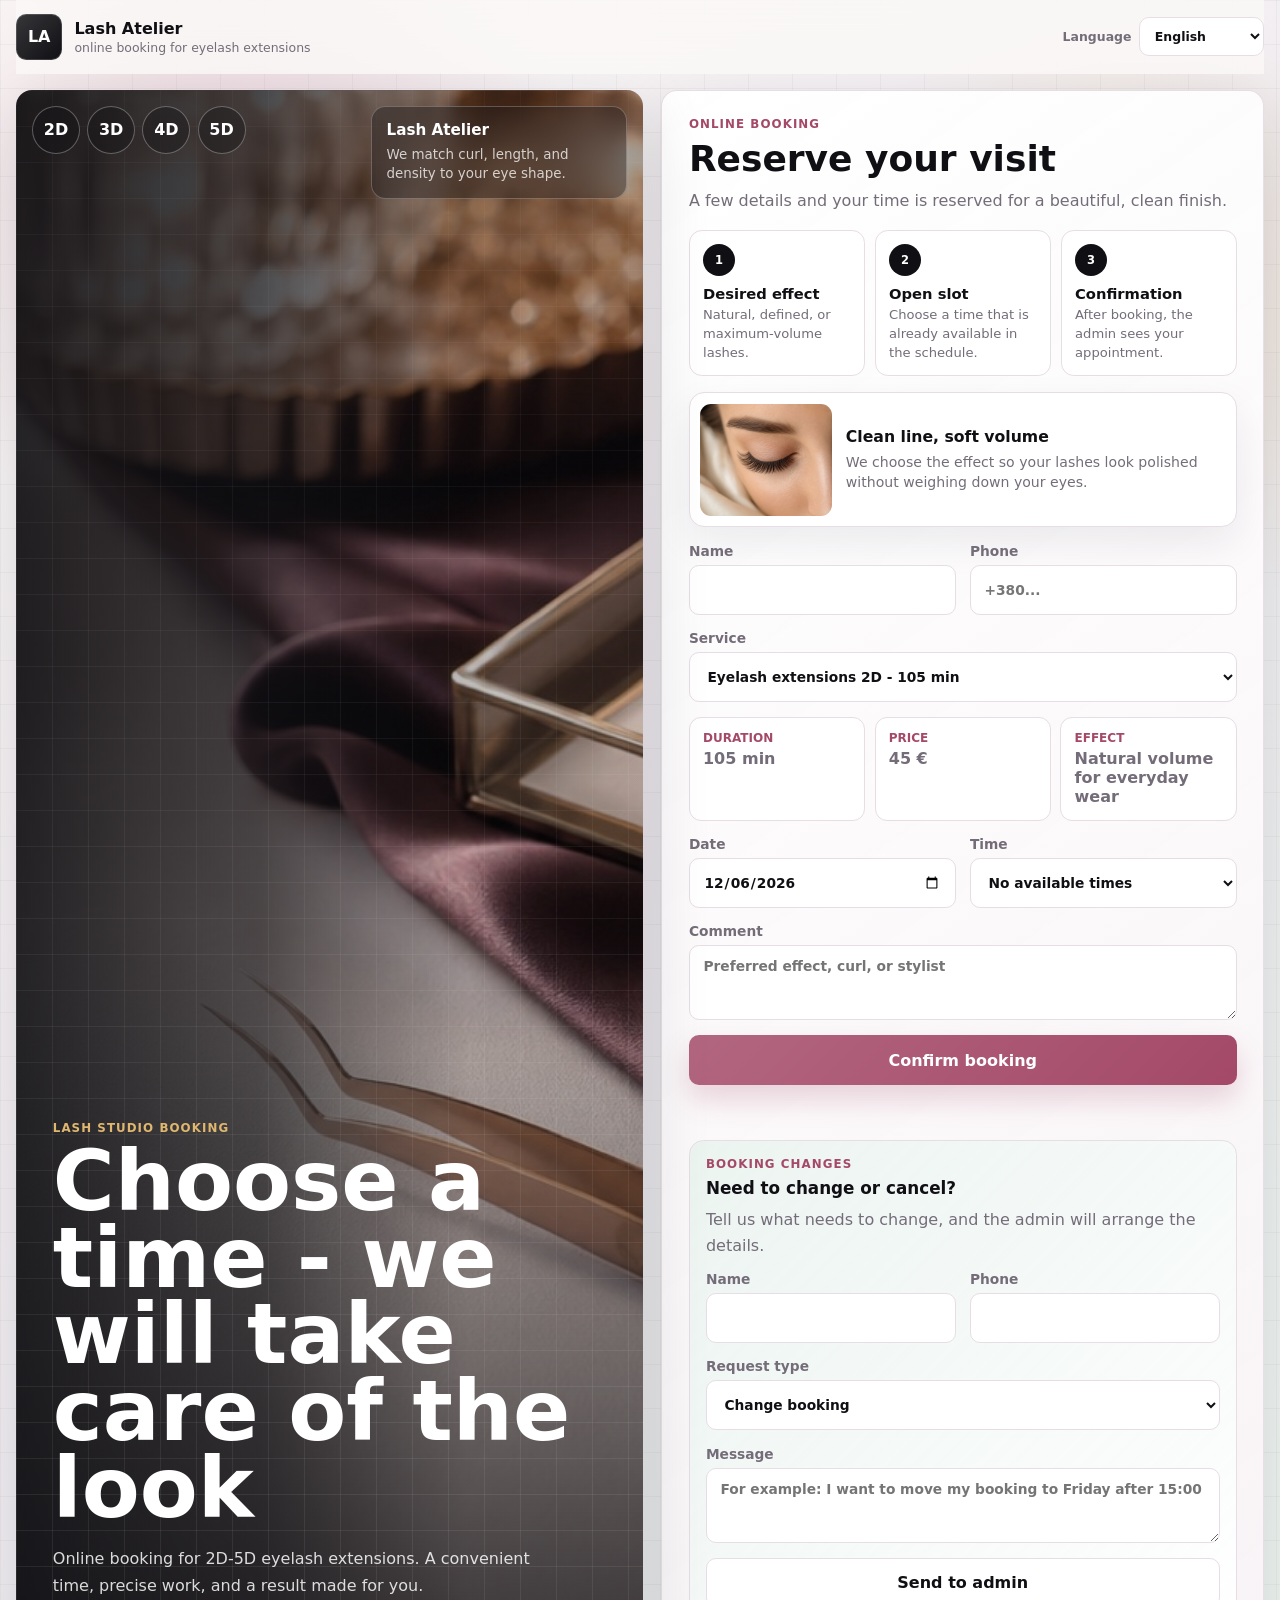
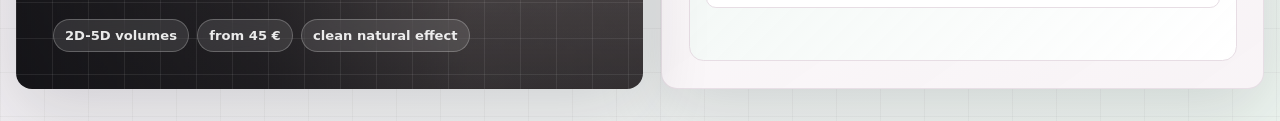
==== commit 98c2478d: "Add files via upload" ====
--- a/index.html
+++ b/index.html
@@ -100,7 +100,11 @@
           </div>
 
           <div class="client-visual-card">
-            <img src="assets/lash-detail-web.jpg" alt="Результат нарощення вій" />
+            <img
+              src="lash-detail-web.jpg"
+              alt="Результат нарощення вій"
+              onerror="this.onerror=null; this.src='assets/lash-detail-web.jpg';"
+            />
             <div>
               <strong data-i18n="visualTitle">Охайна лінія, м'який об'єм</strong>
               <p data-i18n="visualCopy">Підберемо ефект так, щоб вії виглядали доглянуто і не перевантажували погляд.</p>
--- a/styles.css
+++ b/styles.css
@@ -181,6 +181,7 @@
   background:
     linear-gradient(90deg, rgba(16, 16, 20, 0.9) 0%, rgba(16, 16, 20, 0.68) 39%, rgba(16, 16, 20, 0.16) 72%),
     linear-gradient(0deg, rgba(16, 16, 20, 0.78), rgba(16, 16, 20, 0.06) 48%, rgba(16, 16, 20, 0.28)),
+    url("lash-hero-web.jpg"),
     url("assets/lash-hero-web.jpg");
   background-size: cover;
   background-position: center;
@@ -954,6 +955,7 @@
     border-radius: 0.85rem;
     background:
       linear-gradient(0deg, rgba(16, 16, 20, 0.9), rgba(16, 16, 20, 0.3) 58%, rgba(16, 16, 20, 0.24)),
+      url("lash-hero-web.jpg"),
       url("assets/lash-hero-web.jpg");
     background-size: cover;
     background-position: 58% center;
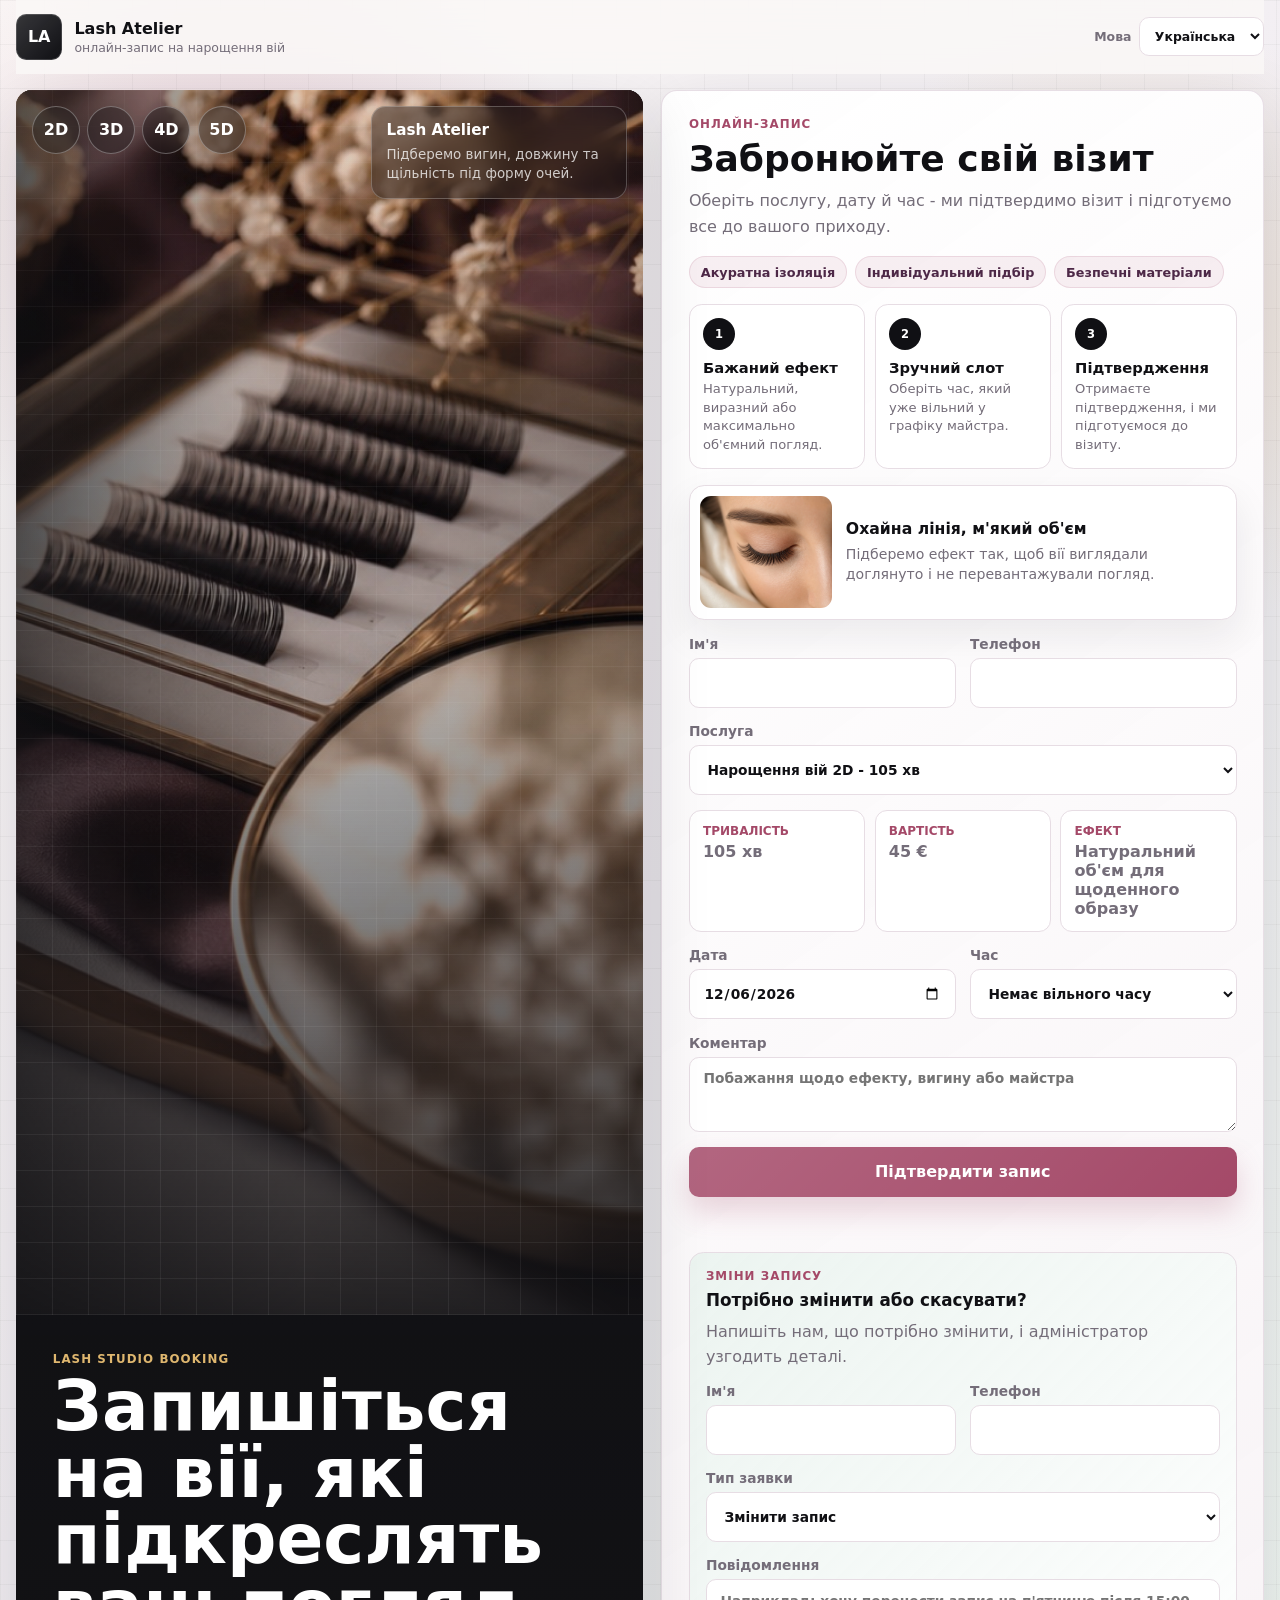
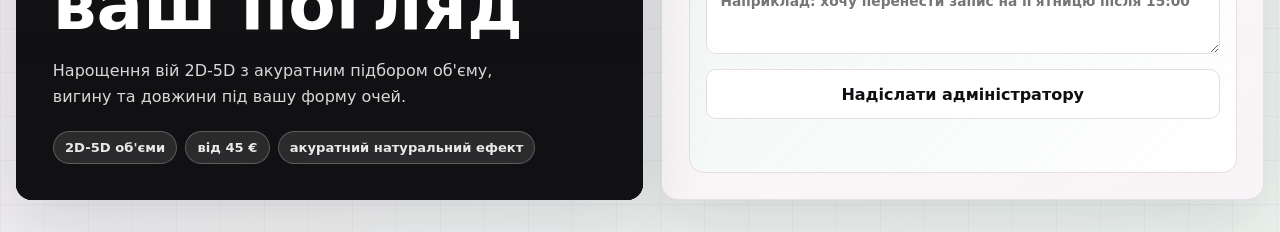
==== commit 5e014123: "Add files via upload" ====
--- a/index.html
+++ b/index.html
@@ -3,10 +3,11 @@
   <head>
     <meta charset="UTF-8" />
     <meta name="viewport" content="width=device-width, initial-scale=1.0" />
-    <meta name="theme-color" content="#101014" />
-    <meta name="apple-mobile-web-app-capable" content="yes" />
-    <meta name="apple-mobile-web-app-title" content="Lash Atelier" />
-    <title>Lash Atelier | Online Booking</title>
+    <meta
+      name="description"
+      content="Онлайн-запис на нарощення вій 2D, 3D, 4D та 5D з кабінетом адміністратора."
+    />
+    <title>Lash Atelier | Онлайн-запис</title>
     <link rel="manifest" href="manifest.webmanifest" />
     <link rel="icon" href="icon.svg" type="image/svg+xml" />
     <link rel="stylesheet" href="styles.css" />
@@ -22,9 +23,9 @@
       </a>
 
       <div class="top-actions">
-        <label class="language-picker">
+        <label class="language-picker" for="language-select">
           <span data-i18n="language">Мова</span>
-          <select id="language-select">
+          <select id="language-select" aria-label="Language">
             <option value="uk">Українська</option>
             <option value="pl">Polski</option>
             <option value="nl">Nederlands</option>
@@ -32,7 +33,7 @@
           </select>
         </label>
 
-        <nav class="nav-tabs" aria-label="Navigation">
+        <nav class="nav-tabs" aria-label="Навігація">
           <a href="#client" data-route="client" data-i18n="navBooking">Запис</a>
           <a href="#admin" data-route="admin" data-i18n="navAdmin">Кабінет</a>
           <a href="#share" data-route="share" data-i18n="navShare">QR / Посилання</a>
@@ -43,16 +44,20 @@
     <main>
       <section id="client-view" class="view client-layout" aria-labelledby="booking-title">
         <aside class="studio-hero">
-          <div class="hero-art" aria-hidden="true">
-            <span></span>
-            <span></span>
-            <span></span>
-          </div>
+          <div class="hero-photo-wrap">
+            <img
+              class="hero-photo"
+              src="lash-hero-web.jpg"
+              alt="Матеріали та інструменти для нарощення вій"
+              onerror="this.onerror=null; this.src='assets/lash-hero-web.jpg';"
+            />
+          </div>
+
           <div class="hero-content">
             <p class="eyebrow" data-i18n="heroEyebrow">Lash studio booking</p>
-            <h1 id="booking-title" data-i18n="heroTitle">Обери час - ми подбаємо про погляд</h1>
+            <h1 id="booking-title" data-i18n="heroTitle">Запишіться на вії, які підкреслять ваш погляд</h1>
             <p data-i18n="heroCopy">
-              Онлайн-запис на нарощення вій 2D-5D. Зручний час, охайна робота і результат, який підкреслює саме вас.
+              Нарощення вій 2D-5D з акуратним підбором об'єму, вигину та довжини під вашу форму очей.
             </p>
             <div class="hero-badges" aria-label="Переваги студії">
               <span data-i18n="heroBadgeOne">2D-5D об'єми</span>
@@ -78,7 +83,15 @@
           <div class="section-heading">
             <p class="eyebrow" data-i18n="bookingEyebrow">Онлайн-запис</p>
             <h2 data-i18n="bookingTitle">Забронюйте свій візит</h2>
-            <p data-i18n="bookingCopy">Кілька деталей - і ваш час зарезервовано для красивого, чистого результату.</p>
+            <p data-i18n="bookingCopy">
+              Оберіть послугу, дату й час - ми підтвердимо візит і підготуємо все до вашого приходу.
+            </p>
+          </div>
+
+          <div class="client-trust-row">
+            <span data-i18n="trustOne">Акуратна ізоляція</span>
+            <span data-i18n="trustTwo">Індивідуальний підбір</span>
+            <span data-i18n="trustThree">Безпечні матеріали</span>
           </div>
 
           <div class="booking-steps" aria-label="Кроки запису">
@@ -95,7 +108,7 @@
             <div>
               <span>3</span>
               <strong data-i18n="stepThreeTitle">Підтвердження</strong>
-              <p data-i18n="stepThreeCopy">Після бронювання адміністратор бачить ваш запис.</p>
+              <p data-i18n="stepThreeCopy">Отримаєте підтвердження, і ми підготуємося до візиту.</p>
             </div>
           </div>
 
@@ -117,26 +130,24 @@
                 <span data-i18n="name">Ім'я</span>
                 <input id="client-name" name="clientName" type="text" autocomplete="name" required />
               </label>
-
               <label>
                 <span data-i18n="phone">Телефон</span>
-                <input id="client-phone" name="clientPhone" type="tel" autocomplete="tel" placeholder="+380..." required />
+                <input id="client-phone" name="clientPhone" type="tel" autocomplete="tel" required />
               </label>
             </div>
 
             <label>
               <span data-i18n="service">Послуга</span>
-              <select id="service" name="service" required></select>
+              <select id="service" name="service"></select>
             </label>
 
-            <div id="service-details" class="service-details"></div>
+            <div id="service-details" class="service-details" aria-live="polite"></div>
 
             <div class="form-grid">
               <label>
                 <span data-i18n="date">Дата</span>
                 <input id="date" name="date" type="date" required />
               </label>
-
               <label>
                 <span data-i18n="time">Час</span>
                 <select id="time" name="time" required></select>
@@ -148,11 +159,11 @@
               <textarea id="note" name="note" rows="3"></textarea>
             </label>
 
-            <button class="primary-button" type="submit" data-i18n="confirmBooking">Підтвердити запис</button>
-            <p id="form-message" class="form-message" role="status" aria-live="polite"></p>
+            <button class="primary-button full-width" type="submit" data-i18n="confirmBooking">Підтвердити запис</button>
+            <p id="form-message" class="form-message" aria-live="polite"></p>
           </form>
 
-          <div class="client-request">
+          <section class="client-request">
             <div class="section-heading compact-heading">
               <p class="eyebrow" data-i18n="requestEyebrow">Зміни запису</p>
               <h3 data-i18n="requestTitle">Потрібно змінити або скасувати?</h3>
@@ -163,16 +174,16 @@
               <div class="form-grid">
                 <label>
                   <span data-i18n="name">Ім'я</span>
-                  <input id="request-name" type="text" required />
+                  <input id="request-name" type="text" autocomplete="name" required />
                 </label>
                 <label>
                   <span data-i18n="phone">Телефон</span>
-                  <input id="request-phone" type="tel" required />
+                  <input id="request-phone" type="tel" autocomplete="tel" required />
                 </label>
               </div>
               <label>
                 <span data-i18n="requestType">Тип заявки</span>
-                <select id="request-type">
+                <select id="request-type" required>
                   <option value="change" data-i18n="requestChange">Змінити запис</option>
                   <option value="cancel" data-i18n="requestCancel">Скасувати запис</option>
                 </select>
@@ -182,28 +193,26 @@
                 <textarea id="request-message" rows="3" required></textarea>
               </label>
               <button class="ghost-button full-width" type="submit" data-i18n="sendRequest">Надіслати адміністратору</button>
-              <p id="request-status" class="form-message" role="status" aria-live="polite"></p>
+              <p id="request-status" class="form-message" aria-live="polite"></p>
             </form>
-          </div>
+          </section>
         </section>
       </section>
 
-      <section id="admin-view" class="view admin-layout" aria-labelledby="admin-title" hidden>
-        <section id="admin-workspace" class="workspace-panel control-room">
-          <div class="section-heading row-heading">
-            <div>
+      <section id="admin-view" class="view" hidden>
+        <div class="workspace-panel">
+          <div class="row-heading">
+            <div class="section-heading">
               <p class="eyebrow" data-i18n="adminEyebrow">Кабінет адміністратора</p>
-              <h2 id="admin-title" data-i18n="adminTitle">Повний контроль записів</h2>
-              <p data-i18n="adminCopy">
-                Налаштовуйте робочі дні, години прийому, вихідні, записи та заявки клієнтів.
-              </p>
+              <h2 data-i18n="adminTitle">Повний контроль записів</h2>
+              <p data-i18n="adminCopy">Налаштовуйте робочі дні, години прийому, вихідні, записи та заявки клієнтів.</p>
             </div>
             <button id="enable-notifications" class="ghost-button" type="button" data-i18n="enableNotifications">
               Увімкнути сповіщення
             </button>
           </div>
 
-          <div class="stats-row" aria-label="Booking statistics">
+          <div class="stats-row">
             <div>
               <span id="today-count">0</span>
               <p data-i18n="today">сьогодні</p>
@@ -228,34 +237,32 @@
                 <p class="eyebrow" data-i18n="scheduleEyebrow">Графік</p>
                 <h3 data-i18n="scheduleTitle">Робочі дні та години</h3>
               </div>
-              <form id="schedule-form" class="schedule-list"></form>
+              <div id="schedule-form" class="schedule-list"></div>
               <button id="save-schedule" class="primary-button full-width" type="button" data-i18n="saveSchedule">
                 Зберегти графік
               </button>
-              <p id="schedule-message" class="form-message" role="status" aria-live="polite"></p>
-            </section>
-
-            <section class="admin-section">
-              <div class="section-heading compact-heading">
-                <p class="eyebrow" data-i18n="daysOffEyebrow">Вихідні</p>
-                <h3 data-i18n="daysOffTitle">Закриті дати</h3>
-              </div>
-              <form id="day-off-form" class="booking-form">
-                <label>
-                  <span data-i18n="date">Дата</span>
-                  <input id="day-off-date" type="date" required />
-                </label>
-                <label>
-                  <span data-i18n="reason">Причина</span>
-                  <input id="day-off-reason" type="text" />
-                </label>
+
+              <form id="day-off-form" class="booking-form lower-grid">
+                <div class="section-heading compact-heading">
+                  <p class="eyebrow" data-i18n="daysOffEyebrow">Вихідні</p>
+                  <h3 data-i18n="daysOffTitle">Закриті дати</h3>
+                </div>
+                <div class="form-grid">
+                  <label>
+                    <span data-i18n="date">Дата</span>
+                    <input id="day-off-date" type="date" required />
+                  </label>
+                  <label>
+                    <span data-i18n="reason">Причина</span>
+                    <input id="day-off-reason" type="text" />
+                  </label>
+                </div>
                 <button class="ghost-button full-width" type="submit" data-i18n="addDayOff">Додати вихідний</button>
               </form>
               <div id="days-off-list" class="mini-list"></div>
+              <p id="schedule-message" class="form-message" aria-live="polite"></p>
             </section>
-          </div>
-
-          <div class="admin-grid lower-grid">
+
             <section class="admin-section">
               <div class="section-heading compact-heading">
                 <p class="eyebrow" data-i18n="manualBookingEyebrow">Адміністратор</p>
@@ -274,7 +281,7 @@
                 </div>
                 <label>
                   <span data-i18n="service">Послуга</span>
-                  <select id="admin-service" required></select>
+                  <select id="admin-service"></select>
                 </label>
                 <div class="form-grid">
                   <label>
@@ -288,15 +295,13 @@
                 </div>
                 <label>
                   <span data-i18n="comment">Коментар</span>
-                  <textarea id="admin-note" rows="2"></textarea>
+                  <textarea id="admin-note" rows="3"></textarea>
                 </label>
                 <button class="primary-button full-width" type="submit" data-i18n="createBooking">Створити запис</button>
-                <p id="admin-booking-message" class="form-message" role="status" aria-live="polite"></p>
+                <p id="admin-booking-message" class="form-message" aria-live="polite"></p>
               </form>
-            </section>
-
-            <section class="admin-section">
-              <div class="section-heading compact-heading">
+
+              <div class="section-heading compact-heading lower-grid">
                 <p class="eyebrow" data-i18n="clientRequestsEyebrow">Заявки клієнтів</p>
                 <h3>
                   <span data-i18n="clientRequestsTitle">Вхідні повідомлення</span>
@@ -308,8 +313,8 @@
           </div>
 
           <section class="admin-section appointments-section">
-            <div class="section-heading row-heading">
-              <div>
+            <div class="row-heading">
+              <div class="section-heading compact-heading">
                 <p class="eyebrow" data-i18n="bookingsEyebrow">Календар</p>
                 <h3 data-i18n="bookingsTitle">Усі записи</h3>
               </div>
@@ -324,17 +329,17 @@
             </div>
             <div id="bookings-list" class="bookings-list"></div>
           </section>
-        </section>
+        </div>
       </section>
 
-      <section id="share-view" class="view share-layout" aria-labelledby="share-title" hidden>
+      <section id="share-view" class="view" hidden>
         <section class="workspace-panel">
           <div class="section-heading">
             <p class="eyebrow" data-i18n="shareEyebrow">Для Instagram, сайту та візиток</p>
-            <h2 id="share-title" data-i18n="shareTitle">Посилання та QR-код</h2>
-            <p class="panel-copy" data-i18n="shareCopy">
-              Після публікації вставте сюди публічне посилання. QR-код можна розмістити в сторіс, на рецепції
-              або в друкованих матеріалах.
+            <h2 data-i18n="shareTitle">Посилання та QR-код</h2>
+            <p data-i18n="shareCopy">
+              Після публікації вставте сюди публічне посилання. QR-код можна розмістити в сторіс, на рецепції або в
+              друкованих матеріалах.
             </p>
           </div>
 
@@ -342,26 +347,27 @@
             <div class="link-tools">
               <label>
                 <span data-i18n="publicLink">Публічне посилання на запис</span>
-                <input id="public-link" type="url" placeholder="https://your-salon.example/booking" />
+                <input id="public-link" type="url" />
               </label>
               <div class="button-row">
                 <button id="use-current-link" class="ghost-button" type="button" data-i18n="useCurrentLink">Взяти поточне</button>
                 <button id="copy-link" class="primary-button compact" type="button" data-i18n="copyLink">Скопіювати</button>
               </div>
-              <p id="share-message" class="form-message" role="status" aria-live="polite"></p>
+              <p id="share-message" class="form-message" aria-live="polite"></p>
             </div>
 
             <div class="qr-panel">
-              <img id="qr-code" alt="QR code" />
-              <a id="download-qr" class="ghost-button download-link" href="#" download="lash-atelier-qr.png" data-i18n="downloadQr">
-                Завантажити QR
-              </a>
+              <img id="qr-code" alt="QR-код для запису" />
+              <a id="download-qr" class="download-link" download="lash-booking-qr.png" data-i18n="downloadQr">Завантажити QR</a>
             </div>
           </div>
         </section>
       </section>
     </main>
 
-    <script src="app.js"></script>
+    <script defer src="https://cdn.jsdelivr.net/npm/@supabase/supabase-js@2"></script>
+    <script defer src="config.js"></script>
+    <script defer src="database.js"></script>
+    <script defer src="app.js"></script>
   </body>
 </html>
--- a/styles.css
+++ b/styles.css
@@ -173,18 +173,13 @@
 
 .studio-hero {
   position: relative;
-  display: flex;
+  display: grid;
+  grid-template-rows: minmax(23rem, 1fr) auto;
   min-height: 45rem;
   overflow: hidden;
   border-radius: 1rem;
   color: #fff;
-  background:
-    linear-gradient(90deg, rgba(16, 16, 20, 0.9) 0%, rgba(16, 16, 20, 0.68) 39%, rgba(16, 16, 20, 0.16) 72%),
-    linear-gradient(0deg, rgba(16, 16, 20, 0.78), rgba(16, 16, 20, 0.06) 48%, rgba(16, 16, 20, 0.28)),
-    url("lash-hero-web.jpg"),
-    url("assets/lash-hero-web.jpg");
-  background-size: cover;
-  background-position: center;
+  background: #111114;
   box-shadow: var(--shadow);
 }
 
@@ -197,53 +192,53 @@
     linear-gradient(rgba(255, 255, 255, 0.08) 1px, transparent 1px);
   background-size: 36px 36px;
   mask-image: linear-gradient(to bottom, rgba(0, 0, 0, 0.4), rgba(0, 0, 0, 1));
-}
-
-.hero-art span {
+  z-index: 1;
+  pointer-events: none;
+}
+
+.hero-photo-wrap {
+  position: relative;
+  overflow: hidden;
+  min-height: 23rem;
+  background: #1c1c20;
+}
+
+.hero-photo-wrap::after {
+  content: "";
   position: absolute;
-  border: 1px solid rgba(255, 255, 255, 0.58);
-  border-radius: 999px 999px 48% 48%;
-  transform-origin: center bottom;
-  box-shadow:
-    inset 0 -2rem 0 rgba(255, 255, 255, 0.11),
-    0 2rem 3rem rgba(0, 0, 0, 0.24);
+  inset: 0;
+  background:
+    linear-gradient(180deg, rgba(17, 17, 20, 0.06) 0%, rgba(17, 17, 20, 0.18) 44%, rgba(17, 17, 20, 0.9) 100%),
+    linear-gradient(90deg, rgba(17, 17, 20, 0.7) 0%, rgba(17, 17, 20, 0.08) 46%, rgba(17, 17, 20, 0.18) 100%);
+  pointer-events: none;
+}
+
+.hero-photo {
+  display: block;
+  width: 100%;
+  height: 100%;
+  min-height: 23rem;
+  object-fit: cover;
+  object-position: center right;
+  filter: saturate(1.06) contrast(1.02);
 }
 
 .hero-art {
   display: none;
 }
 
-.hero-art span:nth-child(1) {
-  right: 10%;
-  bottom: 17%;
-  width: min(14rem, 45%);
-  aspect-ratio: 1 / 1.7;
-  transform: rotate(-17deg);
-}
-
-.hero-art span:nth-child(2) {
-  right: 29%;
-  bottom: 24%;
-  width: min(9rem, 32%);
-  aspect-ratio: 1 / 1.65;
-  opacity: 0.62;
-  transform: rotate(8deg);
-}
-
-.hero-art span:nth-child(3) {
-  right: -3%;
-  bottom: 35%;
-  width: min(8rem, 28%);
-  aspect-ratio: 1 / 1.65;
-  opacity: 0.45;
-  transform: rotate(-33deg);
+.hero-art span {
+  display: none;
 }
 
 .hero-content {
   position: relative;
-  z-index: 1;
-  align-self: end;
+  z-index: 2;
+  align-self: stretch;
   padding: clamp(1.3rem, 4vw, 2.3rem);
+  background:
+    linear-gradient(180deg, rgba(17, 17, 20, 0.82), rgba(17, 17, 20, 0.96)),
+    #111114;
 }
 
 .eyebrow {
@@ -273,9 +268,9 @@
 }
 
 h1 {
-  max-width: 12ch;
-  font-size: clamp(2.45rem, 6.6vw, 5.45rem);
-  line-height: 0.91;
+  max-width: 15ch;
+  font-size: clamp(2.25rem, 5.4vw, 4.45rem);
+  line-height: 0.96;
 }
 
 h2 {
@@ -403,6 +398,23 @@
   line-height: 1.6;
 }
 
+.client-trust-row {
+  display: flex;
+  flex-wrap: wrap;
+  gap: 0.5rem;
+  margin: 0 0 1rem;
+}
+
+.client-trust-row span {
+  border: 1px solid rgba(164, 73, 104, 0.14);
+  border-radius: 999px;
+  color: var(--plum);
+  background: rgba(164, 73, 104, 0.08);
+  padding: 0.48rem 0.68rem;
+  font-size: 0.8rem;
+  font-weight: 900;
+}
+
 .row-heading {
   display: flex;
   align-items: center;
@@ -897,12 +909,17 @@
   }
 
   .studio-hero {
+    grid-template-rows: minmax(20rem, 0.9fr) auto;
     min-height: 34rem;
-    background-position: center right;
+  }
+
+  .hero-photo-wrap,
+  .hero-photo {
+    min-height: 20rem;
   }
 
   h1 {
-    max-width: 13ch;
+    max-width: 16ch;
   }
 }
 
@@ -951,14 +968,24 @@
   }
 
   .studio-hero {
-    min-height: 30rem;
+    grid-template-rows: 17rem auto;
+    min-height: auto;
     border-radius: 0.85rem;
+  }
+
+  .hero-photo-wrap,
+  .hero-photo {
+    min-height: 17rem;
+  }
+
+  .hero-photo {
+    object-position: center;
+  }
+
+  .hero-photo-wrap::after {
     background:
-      linear-gradient(0deg, rgba(16, 16, 20, 0.9), rgba(16, 16, 20, 0.3) 58%, rgba(16, 16, 20, 0.24)),
-      url("lash-hero-web.jpg"),
-      url("assets/lash-hero-web.jpg");
-    background-size: cover;
-    background-position: 58% center;
+      linear-gradient(180deg, rgba(17, 17, 20, 0.02) 0%, rgba(17, 17, 20, 0.2) 52%, rgba(17, 17, 20, 0.9) 100%),
+      linear-gradient(90deg, rgba(17, 17, 20, 0.35), rgba(17, 17, 20, 0.04));
   }
 
   .hero-content {
@@ -966,9 +993,9 @@
   }
 
   h1 {
-    max-width: 11ch;
-    font-size: clamp(2.15rem, 13vw, 3.75rem);
-    line-height: 0.94;
+    max-width: 15ch;
+    font-size: clamp(2rem, 10vw, 3.15rem);
+    line-height: 0.98;
   }
 
   .hero-content p:not(.eyebrow) {
